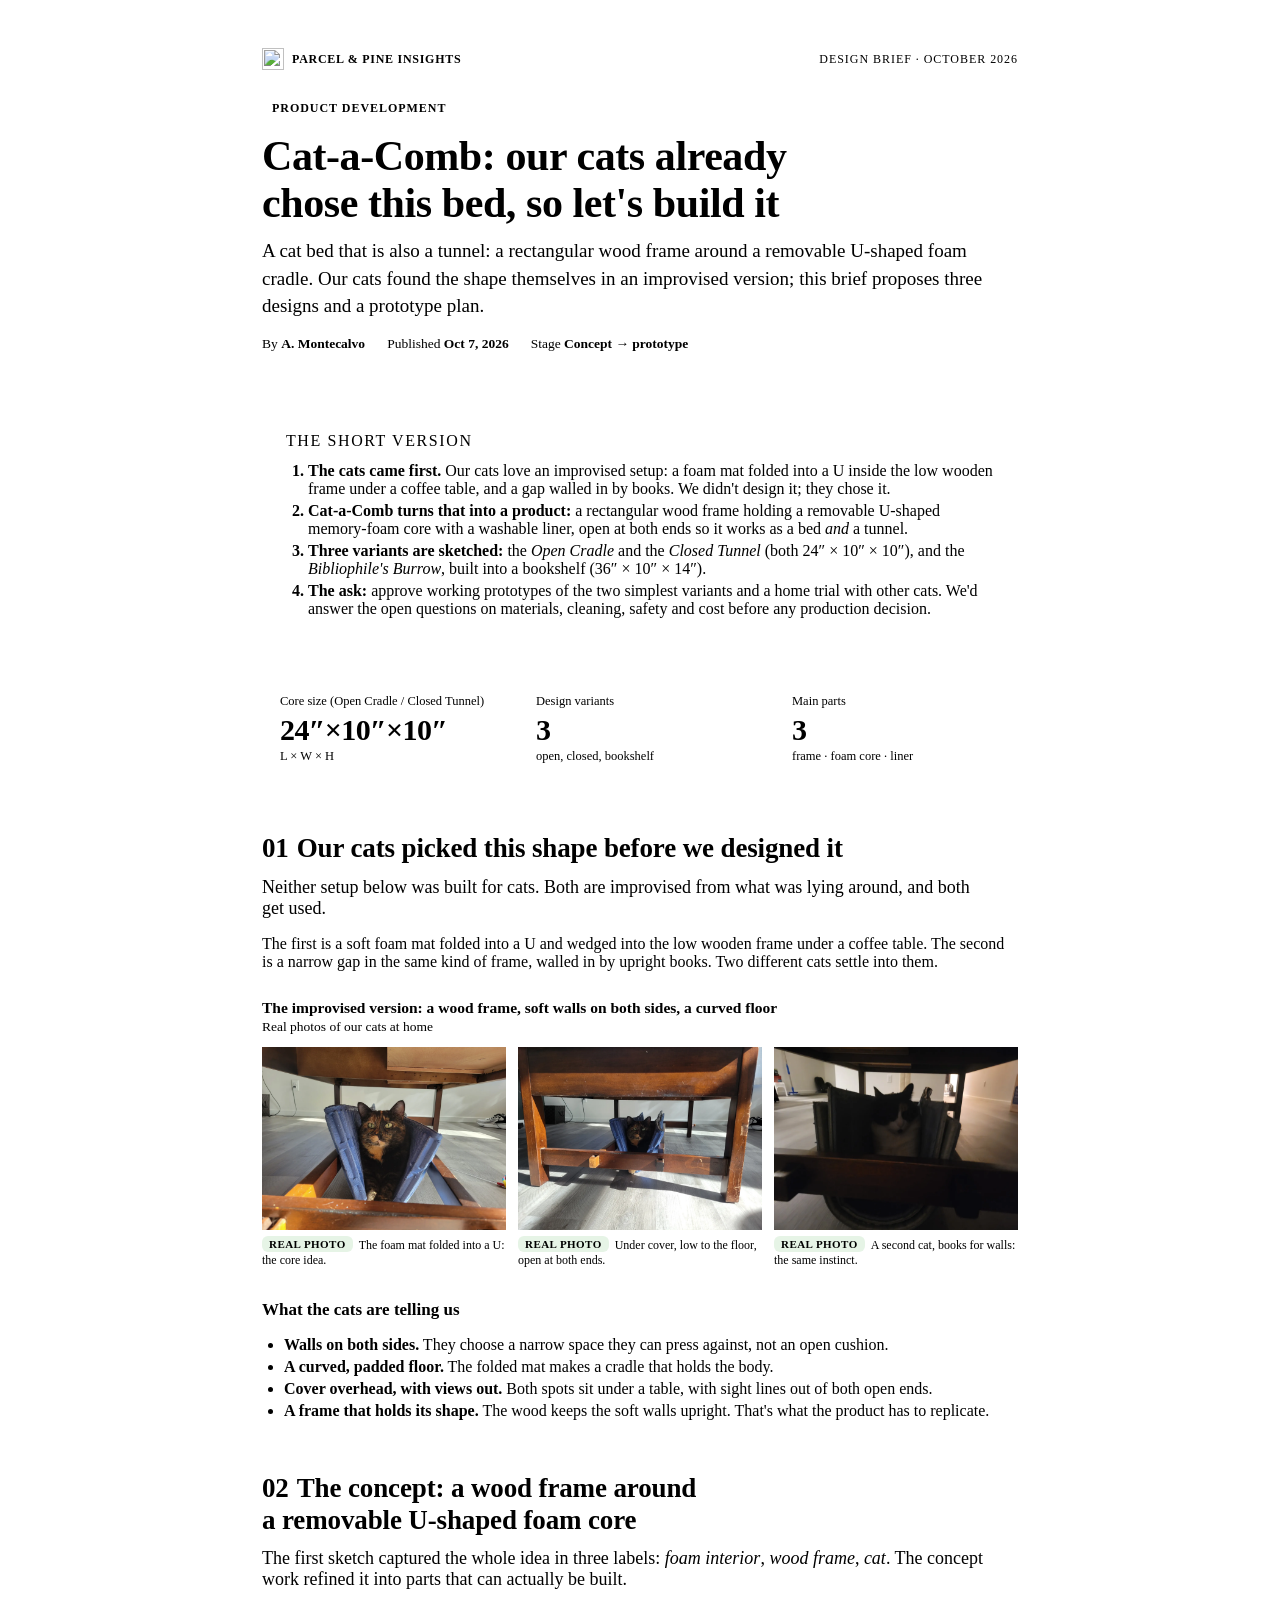
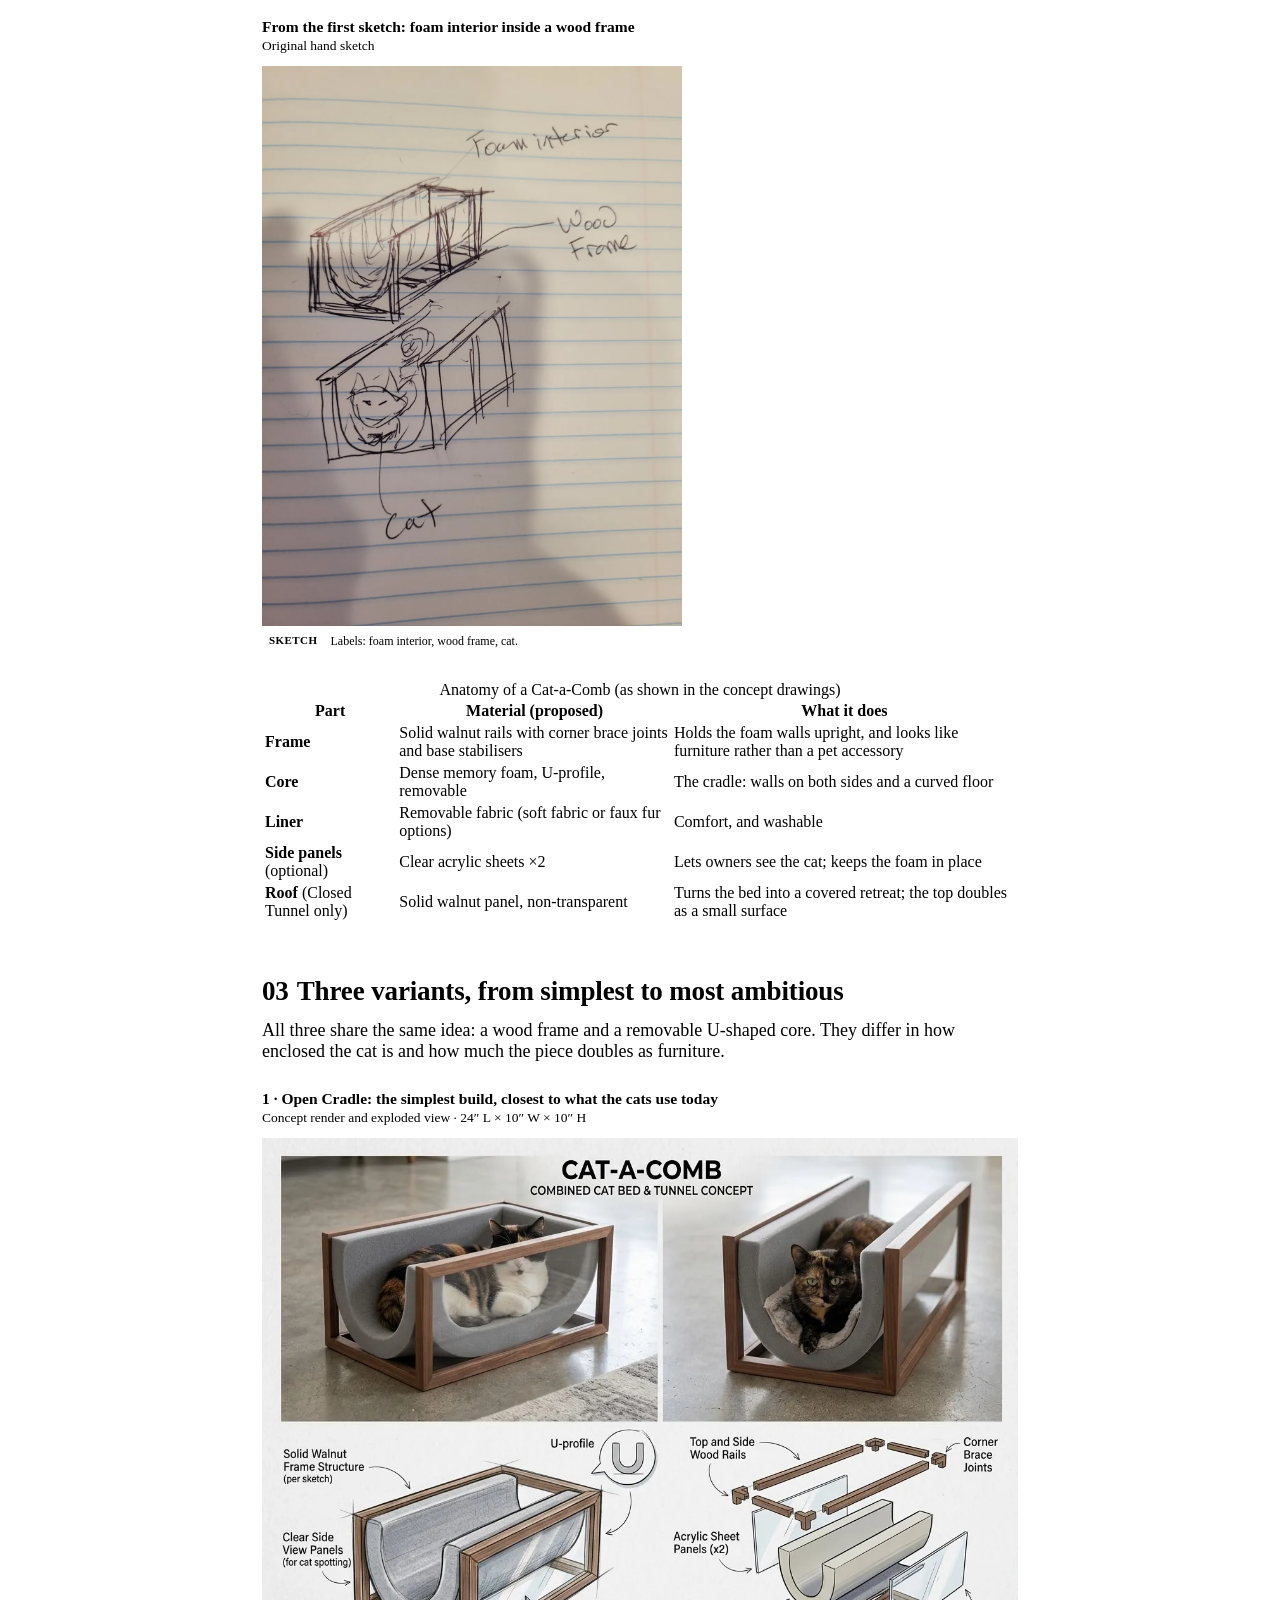
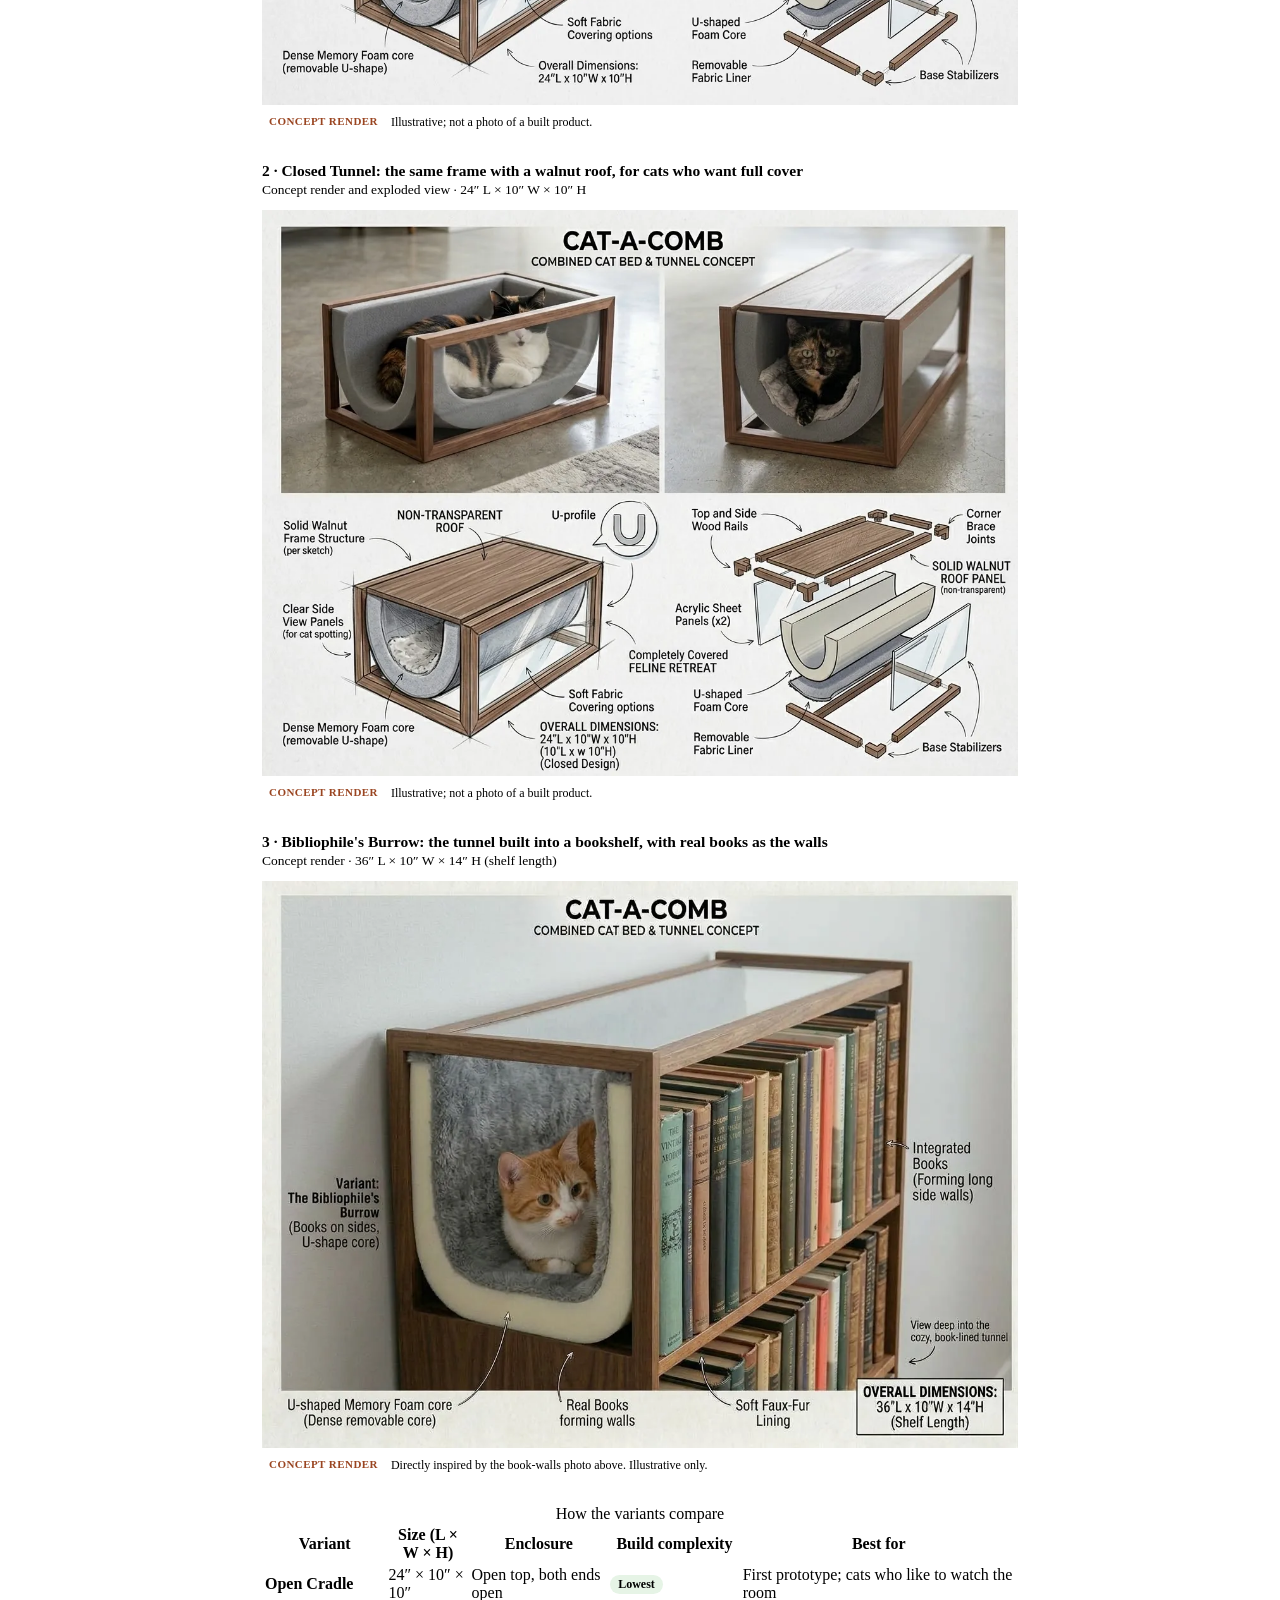
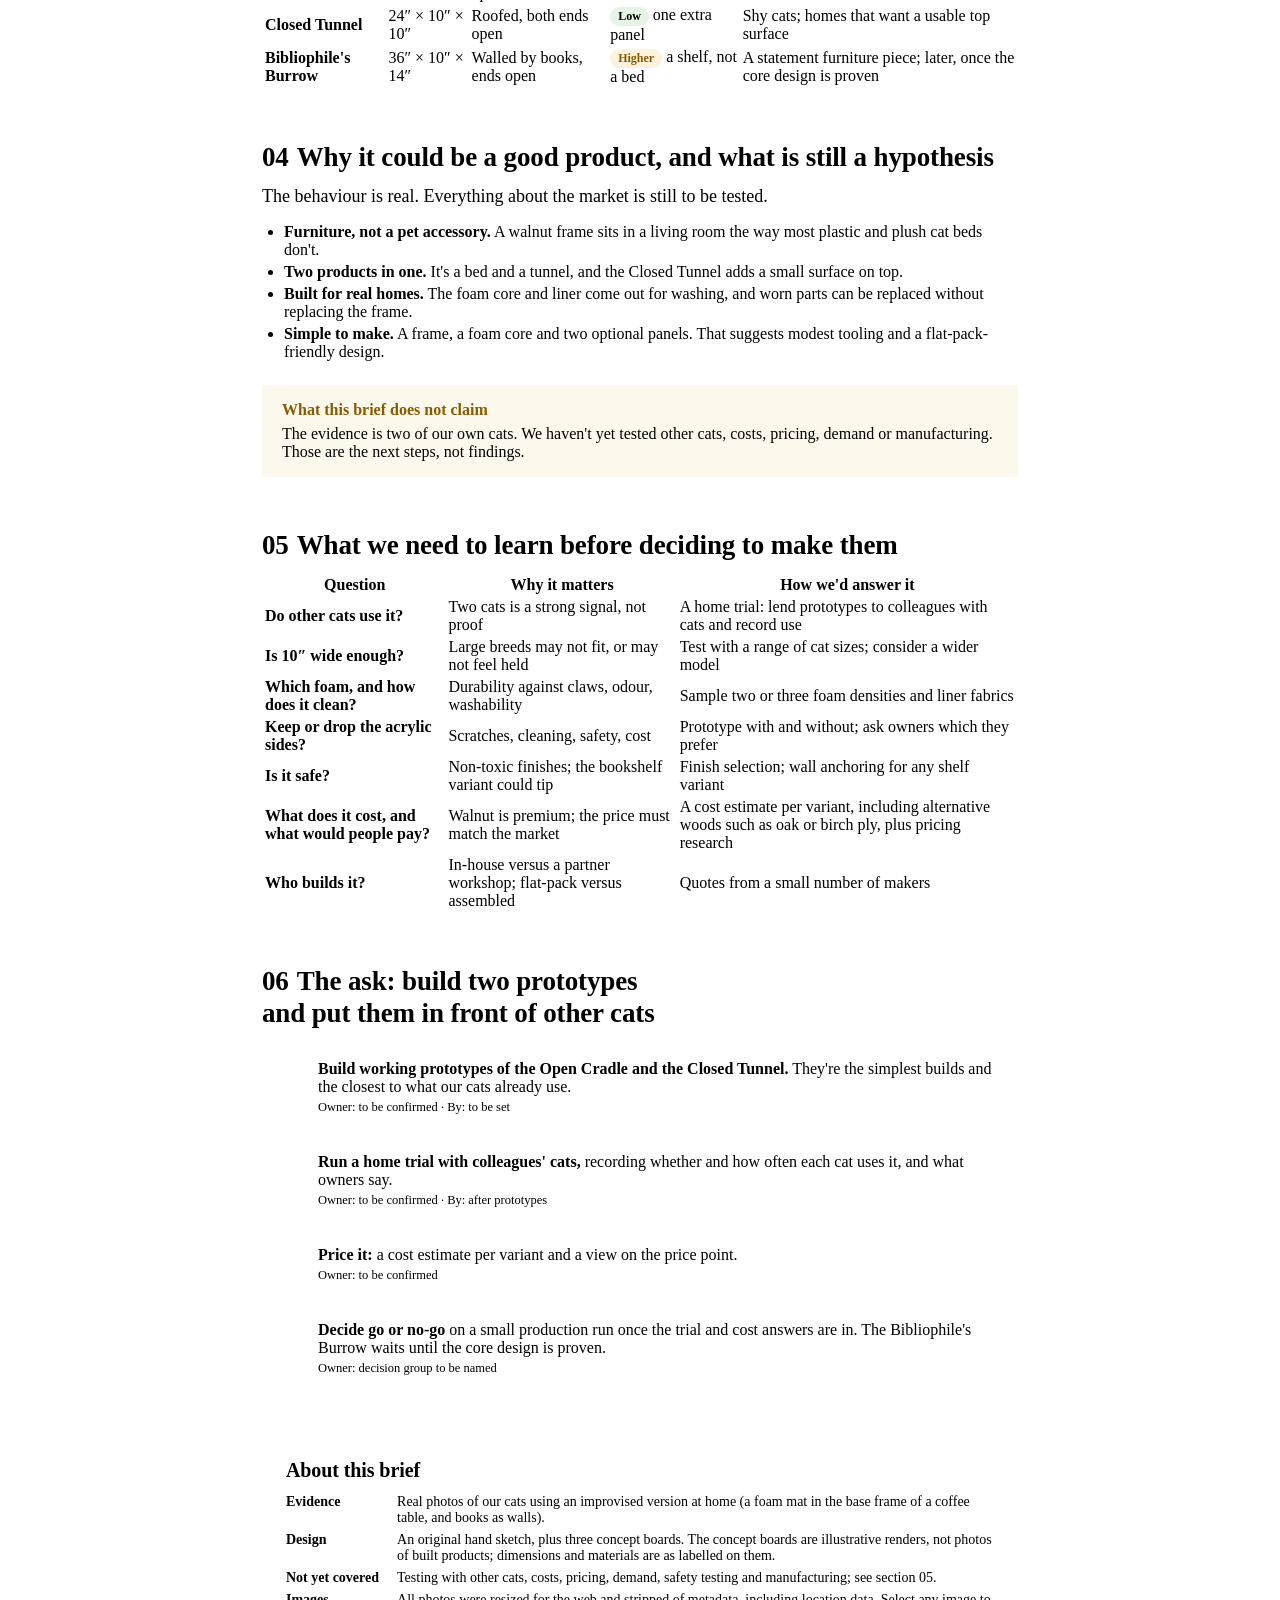
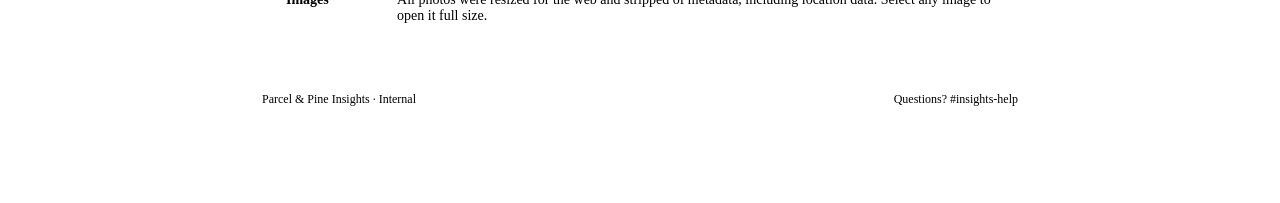
==== reports/cat-a-comb-design-brief/index.html @ e8d84dcb "Add Cat-a-Comb design brief and a Product Development area - reports/cat-a-comb-design-brief: articl" ====
<!doctype html>
<html lang="en">
<head>
  <meta charset="utf-8">
  <meta name="viewport" content="width=device-width, initial-scale=1">
  <title>Cat-a-Comb: our cats already chose this bed, so let's build it — Parcel &amp; Pine Insights</title>
  <link rel="icon" href="../../shared/brand/logo.svg">
  <link rel="stylesheet" href="../../shared/brand/report.css">
</head>
<body class="pp-report">
<main>
  <header class="pp-masthead">
    <div class="pp-brandline">
      <span class="pp-logo"><img src="../../shared/brand/logo.svg" alt="" width="22" height="22"> Parcel &amp; Pine Insights</span>
      <span>Design brief · October 2026</span>
    </div>
    <span class="pp-eyebrow">Product Development</span>
    <h1>Cat-a-Comb: our cats already chose this bed, so let's build it</h1>
    <p class="pp-subtitle">A cat bed that is also a tunnel: a rectangular wood frame around a removable U-shaped foam cradle. Our cats found the shape themselves in an improvised version; this brief proposes three designs and a prototype plan.</p>
    <div class="pp-byline">
      <span>By <b>A. Montecalvo</b></span>
      <span>Published <b>Oct 7, 2026</b></span>
      <span>Stage <b>Concept → prototype</b></span>
    </div>
  </header>

  <section class="pp-tldr" aria-label="Key points">
    <h2>The short version</h2>
    <ol>
      <li><strong>The cats came first.</strong> Our cats love an improvised setup: a foam mat folded into a U inside the low wooden frame under a coffee table, and a gap walled in by books. We didn't design it; they chose it.</li>
      <li><strong>Cat-a-Comb turns that into a product:</strong> a rectangular wood frame holding a removable U-shaped memory-foam core with a washable liner, open at both ends so it works as a bed <em>and</em> a tunnel.</li>
      <li><strong>Three variants are sketched:</strong> the <em>Open Cradle</em> and the <em>Closed Tunnel</em> (both 24″ × 10″ × 10″), and the <em>Bibliophile's Burrow</em>, built into a bookshelf (36″ × 10″ × 14″).</li>
      <li><strong>The ask:</strong> approve working prototypes of the two simplest variants and a home trial with other cats. We'd answer the open questions on materials, cleaning, safety and cost before any production decision.</li>
    </ol>
  </section>

  <div class="pp-kpis">
    <div class="pp-kpi"><div class="pp-kpi-label">Core size (Open Cradle / Closed Tunnel)</div><div class="pp-kpi-value">24″×10″×10″</div><div class="pp-kpi-delta">L × W × H</div></div>
    <div class="pp-kpi"><div class="pp-kpi-label">Design variants</div><div class="pp-kpi-value">3</div><div class="pp-kpi-delta">open, closed, bookshelf</div></div>
    <div class="pp-kpi"><div class="pp-kpi-label">Main parts</div><div class="pp-kpi-value">3</div><div class="pp-kpi-delta">frame · foam core · liner</div></div>
  </div>

  <h2><span class="pp-num">01</span>Our cats picked this shape before we designed it</h2>
  <p class="pp-lede">Neither setup below was built for cats. Both are improvised from what was lying around, and both get used.</p>
  <p>The first is a soft foam mat folded into a U and wedged into the low wooden frame under a coffee table. The second is a narrow gap in the same kind of frame, walled in by upright books. Two different cats settle into them.</p>

  <figure class="pp-figure">
    <p class="pp-fig-title">The improvised version: a wood frame, soft walls on both sides, a curved floor</p>
    <p class="pp-fig-sub">Real photos of our cats at home</p>
    <div class="pp-gallery">
      <figure>
        <a class="pp-img-link" href="assets/photo-foam-cradle-close.webp" title="Open full size"><img src="assets/photo-foam-cradle-close.webp" width="1600" height="1200" alt="A tortoiseshell cat lying in a blue foam mat folded into a U shape inside the low wooden frame under a coffee table, looking straight at the camera."></a>
        <figcaption><span class="pp-img-label real">Real photo</span>The foam mat folded into a U: the core idea.</figcaption>
      </figure>
      <figure>
        <a class="pp-img-link" href="assets/photo-foam-cradle-wide.webp" title="Open full size"><img src="assets/photo-foam-cradle-wide.webp" width="1600" height="1200" alt="Wider view of the same tortoiseshell cat in the blue U-shaped foam mat, sitting in the wooden base frame beneath a coffee table, framed by the table legs."></a>
        <figcaption><span class="pp-img-label real">Real photo</span>Under cover, low to the floor, open at both ends.</figcaption>
      </figure>
      <figure>
        <a class="pp-img-link" href="assets/photo-book-walls.webp" title="Open full size"><img src="assets/photo-book-walls.webp" width="1600" height="1200" alt="A black-and-white cat tucked between upright books standing in the wooden frame under a coffee table, so the books form walls on each side."></a>
        <figcaption><span class="pp-img-label real">Real photo</span>A second cat, books for walls: the same instinct.</figcaption>
      </figure>
    </div>
  </figure>

  <h3>What the cats are telling us</h3>
  <ul>
    <li><b>Walls on both sides.</b> They choose a narrow space they can press against, not an open cushion.</li>
    <li><b>A curved, padded floor.</b> The folded mat makes a cradle that holds the body.</li>
    <li><b>Cover overhead, with views out.</b> Both spots sit under a table, with sight lines out of both open ends.</li>
    <li><b>A frame that holds its shape.</b> The wood keeps the soft walls upright. That's what the product has to replicate.</li>
  </ul>

  <h2><span class="pp-num">02</span>The concept: a wood frame around a removable U-shaped foam core</h2>
  <p class="pp-lede">The first sketch captured the whole idea in three labels: <em>foam interior</em>, <em>wood frame</em>, <em>cat</em>. The concept work refined it into parts that can actually be built.</p>

  <figure class="pp-figure">
    <p class="pp-fig-title">From the first sketch: foam interior inside a wood frame</p>
    <p class="pp-fig-sub">Original hand sketch</p>
    <div class="pp-gallery" style="grid-template-columns: minmax(0, 420px)">
      <figure>
        <a class="pp-img-link" href="assets/sketch-original.webp" title="Open full size"><img src="assets/sketch-original.webp" width="1200" height="1600" alt="Hand-drawn pen sketch on lined paper: a long rectangular wood frame with a U-shaped foam interior, labelled 'Foam interior' and 'Wood frame', and a second view showing a cat inside the tunnel, labelled 'Cat'."></a>
        <figcaption><span class="pp-img-label sketch">Sketch</span>Labels: foam interior, wood frame, cat.</figcaption>
      </figure>
    </div>
  </figure>

  <div class="pp-table-wrap">
    <table class="pp-table">
      <caption>Anatomy of a Cat-a-Comb (as shown in the concept drawings)</caption>
      <thead><tr><th>Part</th><th>Material (proposed)</th><th>What it does</th></tr></thead>
      <tbody>
        <tr><td><b>Frame</b></td><td>Solid walnut rails with corner brace joints and base stabilisers</td><td>Holds the foam walls upright, and looks like furniture rather than a pet accessory</td></tr>
        <tr><td><b>Core</b></td><td>Dense memory foam, U-profile, removable</td><td>The cradle: walls on both sides and a curved floor</td></tr>
        <tr><td><b>Liner</b></td><td>Removable fabric (soft fabric or faux fur options)</td><td>Comfort, and washable</td></tr>
        <tr><td><b>Side panels</b> <span style="color:var(--ink-3)">(optional)</span></td><td>Clear acrylic sheets ×2</td><td>Lets owners see the cat; keeps the foam in place</td></tr>
        <tr><td><b>Roof</b> <span style="color:var(--ink-3)">(Closed Tunnel only)</span></td><td>Solid walnut panel, non-transparent</td><td>Turns the bed into a covered retreat; the top doubles as a small surface</td></tr>
      </tbody>
    </table>
  </div>

  <h2><span class="pp-num">03</span>Three variants, from simplest to most ambitious</h2>
  <p class="pp-lede">All three share the same idea: a wood frame and a removable U-shaped core. They differ in how enclosed the cat is and how much the piece doubles as furniture.</p>

  <figure class="pp-figure">
    <p class="pp-fig-title">1 · Open Cradle: the simplest build, closest to what the cats use today</p>
    <p class="pp-fig-sub">Concept render and exploded view · 24″ L × 10″ W × 10″ H</p>
    <a class="pp-img-link" href="assets/concept-open-cradle.webp" title="Open full size"><img src="assets/concept-open-cradle.webp" width="1195" height="896" alt="Concept board for the Open Cradle variant: renders of cats lying in a grey U-shaped foam cradle inside an open walnut frame with clear side panels, plus labelled sketches of a solid walnut frame, dense memory foam core (removable U-shape), clear side view panels, soft fabric covering options, and an exploded view of wood rails, corner brace joints, acrylic panels, U-shaped foam core, removable fabric liner and base stabilisers. Overall dimensions 24 by 10 by 10 inches."></a>
    <figcaption><span class="pp-img-label concept">Concept render</span>Illustrative; not a photo of a built product.</figcaption>
  </figure>

  <figure class="pp-figure">
    <p class="pp-fig-title">2 · Closed Tunnel: the same frame with a walnut roof, for cats who want full cover</p>
    <p class="pp-fig-sub">Concept render and exploded view · 24″ L × 10″ W × 10″ H</p>
    <a class="pp-img-link" href="assets/concept-closed-tunnel.webp" title="Open full size"><img src="assets/concept-closed-tunnel.webp" width="1195" height="896" alt="Concept board for the Closed Tunnel variant: renders of a cat inside a grey U-shaped foam tunnel within a walnut frame topped by a solid walnut roof, plus labelled sketches showing a non-transparent roof, U-profile foam core, clear side view panels, and an exploded view with a solid walnut roof panel, wood rails, corner brace joints, acrylic panels, foam core, removable liner and base stabilisers. Labelled as a completely covered feline retreat, 24 by 10 by 10 inches."></a>
    <figcaption><span class="pp-img-label concept">Concept render</span>Illustrative; not a photo of a built product.</figcaption>
  </figure>

  <figure class="pp-figure">
    <p class="pp-fig-title">3 · Bibliophile's Burrow: the tunnel built into a bookshelf, with real books as the walls</p>
    <p class="pp-fig-sub">Concept render · 36″ L × 10″ W × 14″ H (shelf length)</p>
    <a class="pp-img-link" href="assets/concept-bibliophiles-burrow.webp" title="Open full size"><img src="assets/concept-bibliophiles-burrow.webp" width="1195" height="896" alt="Concept render of the Bibliophile's Burrow variant: a walnut bookshelf with a U-shaped memory foam core lined with soft faux fur at one end, where a ginger-and-white cat sits, and rows of real books forming the long side walls of the tunnel. Labelled 36 inches long, 10 wide and 14 high."></a>
    <figcaption><span class="pp-img-label concept">Concept render</span>Directly inspired by the book-walls photo above. Illustrative only.</figcaption>
  </figure>

  <div class="pp-table-wrap">
    <table class="pp-table">
      <caption>How the variants compare</caption>
      <thead><tr><th>Variant</th><th>Size (L × W × H)</th><th>Enclosure</th><th>Build complexity</th><th>Best for</th></tr></thead>
      <tbody>
        <tr><td><b>Open Cradle</b></td><td>24″ × 10″ × 10″</td><td>Open top, both ends open</td><td><span class="pp-badge good">Lowest</span></td><td>First prototype; cats who like to watch the room</td></tr>
        <tr><td><b>Closed Tunnel</b></td><td>24″ × 10″ × 10″</td><td>Roofed, both ends open</td><td><span class="pp-badge good">Low</span> one extra panel</td><td>Shy cats; homes that want a usable top surface</td></tr>
        <tr><td><b>Bibliophile's Burrow</b></td><td>36″ × 10″ × 14″</td><td>Walled by books, ends open</td><td><span class="pp-badge warn">Higher</span> a shelf, not a bed</td><td>A statement furniture piece; later, once the core design is proven</td></tr>
      </tbody>
    </table>
  </div>

  <h2><span class="pp-num">04</span>Why it could be a good product, and what is still a hypothesis</h2>
  <p class="pp-lede">The behaviour is real. Everything about the market is still to be tested.</p>
  <ul>
    <li><b>Furniture, not a pet accessory.</b> A walnut frame sits in a living room the way most plastic and plush cat beds don't.</li>
    <li><b>Two products in one.</b> It's a bed and a tunnel, and the Closed Tunnel adds a small surface on top.</li>
    <li><b>Built for real homes.</b> The foam core and liner come out for washing, and worn parts can be replaced without replacing the frame.</li>
    <li><b>Simple to make.</b> A frame, a foam core and two optional panels. That suggests modest tooling and a flat-pack-friendly design.</li>
  </ul>
  <div class="pp-callout caveat"><div class="pp-callout-title">What this brief does not claim</div>
    <p>The evidence is two of our own cats. We haven't yet tested other cats, costs, pricing, demand or manufacturing. Those are the next steps, not findings.</p></div>

  <h2><span class="pp-num">05</span>What we need to learn before deciding to make them</h2>
  <div class="pp-table-wrap">
    <table class="pp-table">
      <thead><tr><th>Question</th><th>Why it matters</th><th>How we'd answer it</th></tr></thead>
      <tbody>
        <tr><td><b>Do other cats use it?</b></td><td>Two cats is a strong signal, not proof</td><td>A home trial: lend prototypes to colleagues with cats and record use</td></tr>
        <tr><td><b>Is 10″ wide enough?</b></td><td>Large breeds may not fit, or may not feel held</td><td>Test with a range of cat sizes; consider a wider model</td></tr>
        <tr><td><b>Which foam, and how does it clean?</b></td><td>Durability against claws, odour, washability</td><td>Sample two or three foam densities and liner fabrics</td></tr>
        <tr><td><b>Keep or drop the acrylic sides?</b></td><td>Scratches, cleaning, safety, cost</td><td>Prototype with and without; ask owners which they prefer</td></tr>
        <tr><td><b>Is it safe?</b></td><td>Non-toxic finishes; the bookshelf variant could tip</td><td>Finish selection; wall anchoring for any shelf variant</td></tr>
        <tr><td><b>What does it cost, and what would people pay?</b></td><td>Walnut is premium; the price must match the market</td><td>A cost estimate per variant, including alternative woods such as oak or birch ply, plus pricing research</td></tr>
        <tr><td><b>Who builds it?</b></td><td>In-house versus a partner workshop; flat-pack versus assembled</td><td>Quotes from a small number of makers</td></tr>
      </tbody>
    </table>
  </div>

  <h2><span class="pp-num">06</span>The ask: build two prototypes and put them in front of other cats</h2>
  <ol class="pp-recs">
    <li><strong>Build working prototypes of the Open Cradle and the Closed Tunnel.</strong> They're the simplest builds and the closest to what our cats already use. <span class="pp-owner">Owner: to be confirmed · By: to be set</span></li>
    <li><strong>Run a home trial with colleagues' cats,</strong> recording whether and how often each cat uses it, and what owners say. <span class="pp-owner">Owner: to be confirmed · By: after prototypes</span></li>
    <li><strong>Price it:</strong> a cost estimate per variant and a view on the price point. <span class="pp-owner">Owner: to be confirmed</span></li>
    <li><strong>Decide go or no-go</strong> on a small production run once the trial and cost answers are in. The Bibliophile's Burrow waits until the core design is proven. <span class="pp-owner">Owner: decision group to be named</span></li>
  </ol>

  <section class="pp-method">
    <h2>About this brief</h2>
    <dl>
      <dt>Evidence</dt><dd>Real photos of our cats using an improvised version at home (a foam mat in the base frame of a coffee table, and books as walls).</dd>
      <dt>Design</dt><dd>An original hand sketch, plus three concept boards. The concept boards are illustrative renders, not photos of built products; dimensions and materials are as labelled on them.</dd>
      <dt>Not yet covered</dt><dd>Testing with other cats, costs, pricing, demand, safety testing and manufacturing; see section 05.</dd>
      <dt>Images</dt><dd>All photos were resized for the web and stripped of metadata, including location data. Select any image to open it full size.</dd>
    </dl>
  </section>

  <footer class="pp-footer"><span>Parcel &amp; Pine Insights · Internal</span><span>Questions? #insights-help</span></footer>
</main>
<script src="../../shared/brand/charts.js"></script>
</body>
</html>
---- shared/brand/report.css ----
/*
 * Parcel & Pine Insights — report stylesheet
 * Link from every report:  <link rel="stylesheet" href="../../shared/brand/report.css">
 * Reports are light, print-first documents. Structure reference: shared/templates/report-starter.
 */
@import url("tokens.css");
@import url("charts.css");

*, *::before, *::after { box-sizing: border-box; }

html { -webkit-text-size-adjust: 100%; }
body.pp-report {
  margin: 0;
  background: var(--surface-page);
  color: var(--ink-1);
  font: 16px/1.6 var(--font-sans);
  font-feature-settings: "cv11", "ss01";
}

.pp-report main,
.pp-doc {
  max-width: 820px;
  margin: 0 auto;
  padding: 48px 32px 96px;
  background: var(--surface-1);
  min-height: 100vh;
  box-shadow: 0 0 0 1px var(--line);
}

/* ---------- Masthead ---------- */
.pp-masthead { border-bottom: 1px solid var(--line); padding-bottom: 28px; margin-bottom: 32px; }
.pp-brandline {
  display: flex; align-items: center; justify-content: space-between; gap: 12px;
  font-size: 12px; letter-spacing: .08em; text-transform: uppercase; color: var(--ink-3);
  margin-bottom: 28px;
}
.pp-brandline .pp-logo { display: inline-flex; align-items: center; gap: 8px; color: var(--brand-pine); font-weight: 700; letter-spacing: .06em; }
.pp-brandline .pp-logo svg { width: 22px; height: 22px; }
.pp-eyebrow {
  display: inline-block; font-size: 12px; font-weight: 600; letter-spacing: .08em; text-transform: uppercase;
  color: var(--brand-pine); background: var(--brand-pine-100); padding: 3px 10px; border-radius: 999px;
}
.pp-masthead h1 {
  font-family: var(--font-display); font-weight: 600; font-size: clamp(30px, 4.4vw, 42px);
  line-height: 1.12; letter-spacing: -.01em; margin: 14px 0 10px; text-wrap: balance;
}
.pp-subtitle { font-size: 19px; line-height: 1.45; color: var(--ink-2); margin: 0 0 20px; text-wrap: pretty; }
.pp-byline { display: flex; flex-wrap: wrap; gap: 6px 22px; font-size: 13.5px; color: var(--ink-2); }
.pp-byline b { color: var(--ink-1); font-weight: 600; }

/* ---------- Summary box ---------- */
.pp-tldr {
  background: var(--brand-sand); border-left: 4px solid var(--brand-pine);
  border-radius: 0 var(--radius-m) var(--radius-m) 0; padding: 20px 24px; margin: 0 0 36px;
}
.pp-report .pp-tldr h2, .pp-tldr h2 { font: 700 12px/1 var(--font-sans); letter-spacing: .1em; text-transform: uppercase; color: var(--brand-pine); margin: 0 0 12px; }
.pp-tldr ol, .pp-tldr ul { margin: 0; padding-left: 20px; }
.pp-tldr li { margin: 6px 0; }
.pp-tldr li::marker { color: var(--brand-pine); font-weight: 700; }

/* ---------- Body ---------- */
.pp-report h2 {
  font-family: var(--font-display); font-weight: 600; font-size: 27px; line-height: 1.2;
  margin: 52px 0 12px; letter-spacing: -.005em; text-wrap: balance;
}
.pp-report h2 .pp-num { color: var(--brand-clay); margin-right: 8px; font-variant-numeric: tabular-nums; }
.pp-report h3 { font-size: 17px; font-weight: 650; margin: 30px 0 8px; }
.pp-report p { margin: 0 0 16px; text-wrap: pretty; }
.pp-report a { color: var(--brand-pine); text-underline-offset: 3px; }
.pp-report strong { font-weight: 650; }
.pp-lede { font-size: 18px; color: var(--ink-1); }
.pp-report ul, .pp-report ol { padding-left: 22px; }
.pp-report li { margin: 4px 0; }
.pp-report hr { border: 0; border-top: 1px solid var(--line); margin: 40px 0; }

/* ---------- KPI tiles ---------- */
.pp-kpis { display: grid; grid-template-columns: repeat(auto-fit, minmax(170px, 1fr)); gap: 12px; margin: 24px 0 32px; }
.pp-kpi { border: 1px solid var(--line); border-radius: var(--radius-m); padding: 16px 18px; background: var(--surface-1); }
.pp-kpi .pp-kpi-label { font-size: 12.5px; color: var(--ink-2); font-weight: 500; }
.pp-kpi .pp-kpi-value { font-size: 30px; font-weight: 700; letter-spacing: -.02em; line-height: 1.15; margin: 4px 0 2px; }
.pp-kpi .pp-kpi-delta { font-size: 12.5px; color: var(--ink-2); }
.pp-kpi .pp-kpi-delta.up { color: var(--good-text); }
.pp-kpi .pp-kpi-delta.down { color: var(--critical); }
.pp-kpi .pp-kpi-delta.up::before { content: "▲ "; font-size: 10px; }
.pp-kpi .pp-kpi-delta.down::before { content: "▼ "; font-size: 10px; }
/* Arrow = direction; colour = good/bad. Add .bad or .good when they disagree (e.g. a rising error rate). */
.pp-kpi .pp-kpi-delta.up.bad { color: var(--critical); }
.pp-kpi .pp-kpi-delta.down.good { color: var(--good-text); }

/* ---------- Figures & charts ---------- */
.pp-figure { margin: 28px 0 32px; break-inside: avoid; }
.pp-figure .pp-fig-title { font-weight: 650; font-size: 15.5px; margin: 0 0 2px; }
.pp-figure .pp-fig-sub { font-size: 13.5px; color: var(--ink-2); margin: 0 0 12px; }
.pp-figure figcaption, .pp-figure .pp-fig-source { font-size: 12px; color: var(--ink-3); margin-top: 8px; }
/* ---------- Image figures ---------- */
.pp-figure img { display: block; width: 100%; height: auto; border-radius: var(--radius-m); border: 1px solid var(--line); background: var(--surface-2); }
.pp-figure a.pp-img-link { display: block; cursor: zoom-in; }
.pp-gallery { display: grid; grid-template-columns: repeat(auto-fit, minmax(220px, 1fr)); gap: 12px; margin: 0; }
.pp-gallery figure { margin: 0; }
.pp-gallery figcaption { margin-top: 6px; }
.pp-img-label { display: inline-block; font-size: 11px; font-weight: 650; letter-spacing: .04em; text-transform: uppercase; padding: 2px 7px; border-radius: 6px; margin-right: 6px; vertical-align: 1px; }
.pp-img-label.real { background: #e6f4e6; color: var(--good-text); }
.pp-img-label.sketch { background: var(--surface-2); color: var(--ink-2); }
.pp-img-label.concept { background: var(--brand-clay-100); color: #9a4521; }

/* ---------- Callouts ---------- */
.pp-callout { border: 1px solid var(--line); border-radius: var(--radius-m); padding: 16px 20px; margin: 24px 0; background: var(--surface-1); break-inside: avoid; }
.pp-callout > :last-child { margin-bottom: 0; }
.pp-callout .pp-callout-title { font-weight: 650; margin-bottom: 6px; display: flex; gap: 8px; align-items: center; }
.pp-callout.recommendation { border-color: #b9d6c9; background: #f1f7f4; }
.pp-callout.recommendation .pp-callout-title { color: var(--brand-pine); }
.pp-callout.caveat { border-color: #f0d9a8; background: #fdf8ec; }
.pp-callout.caveat .pp-callout-title { color: #8a5a00; }
.pp-callout.insight { border-color: #f0cdbd; background: #fcf3ee; }
.pp-callout.insight .pp-callout-title { color: #9a4521; }
.pp-quote { font-family: var(--font-display); font-size: 21px; line-height: 1.4; border-left: 3px solid var(--brand-clay); margin: 24px 0; padding: 4px 0 4px 20px; color: var(--ink-1); }
.pp-quote cite { display: block; font: 13px var(--font-sans); color: var(--ink-3); margin-top: 8px; font-style: normal; }

/* ---------- Recommendations list ---------- */
.pp-recs { counter-reset: rec; list-style: none; padding: 0 !important; }
.pp-recs > li { counter-increment: rec; position: relative; padding: 14px 16px 14px 56px; border: 1px solid var(--line); border-radius: var(--radius-m); margin: 10px 0 !important; break-inside: avoid; }
.pp-recs > li::before { content: counter(rec); position: absolute; left: 16px; top: 14px; width: 26px; height: 26px; border-radius: 50%; background: var(--brand-pine); color: #fff; font-weight: 700; font-size: 13px; display: grid; place-items: center; }
.pp-recs .pp-owner { font-size: 12.5px; color: var(--ink-3); display: block; margin-top: 4px; }

/* ---------- Methodology / appendix ---------- */
.pp-method { background: var(--surface-2); border-radius: var(--radius-m); padding: 20px 24px; margin-top: 48px; font-size: 14px; color: var(--ink-2); }
.pp-method h2 { font-size: 20px !important; margin-top: 0 !important; color: var(--ink-1); }
.pp-method dl { display: grid; grid-template-columns: max-content 1fr; gap: 6px 18px; margin: 0; }
.pp-method dt { font-weight: 600; color: var(--ink-1); }
.pp-method dd { margin: 0; }
.pp-footnotes { font-size: 12.5px; color: var(--ink-3); border-top: 1px solid var(--line); margin-top: 40px; padding-top: 12px; }
.pp-footer { margin-top: 48px; font-size: 12px; color: var(--ink-3); display: flex; justify-content: space-between; gap: 16px; flex-wrap: wrap; }

/* ---------- Tags ---------- */
.pp-tag { display: inline-block; font-size: 12px; padding: 2px 8px; border-radius: 999px; background: var(--surface-2); color: var(--ink-2); margin: 0 4px 4px 0; }
.pp-badge { display: inline-flex; align-items: center; gap: 5px; font-size: 12px; font-weight: 600; padding: 2px 8px; border-radius: 999px; }
.pp-badge.good { background: #e6f4e6; color: var(--good-text); }
.pp-badge.warn { background: #fdf3dc; color: #8a5a00; }
.pp-badge.bad { background: #fbe6e6; color: #a32626; }

/* ---------- Embedded in the Hub viewer ---------- */
html.pp-embedded body.pp-report { background: var(--surface-1); }
html.pp-embedded .pp-report main { box-shadow: none; }

@media (max-width: 640px) {
  .pp-report main, .pp-doc { padding: 28px 16px 64px; }
  .pp-method dl { grid-template-columns: 1fr; }
  .pp-recs > li { padding-left: 50px; }
}

/* ---------- Print ---------- */
@page { size: A4; margin: 16mm 14mm 18mm; }
@media print {
  body.pp-report { background: #fff; font-size: 11pt; }
  .pp-report main, .pp-doc { box-shadow: none; padding: 0; max-width: none; min-height: 0; }
  .pp-report h2 { break-after: avoid; margin-top: 28pt; }
  .pp-report h3 { break-after: avoid; }
  .pp-figure, .pp-kpis, .pp-callout, table.pp-table, .pp-tldr { break-inside: avoid; }
  .pp-chart-table, .pp-chart-tip, .pp-chart-tools, .pp-no-print { display: none !important; }
  a { color: inherit; text-decoration: none; }
  .pp-masthead { padding-bottom: 14pt; margin-bottom: 18pt; }
}
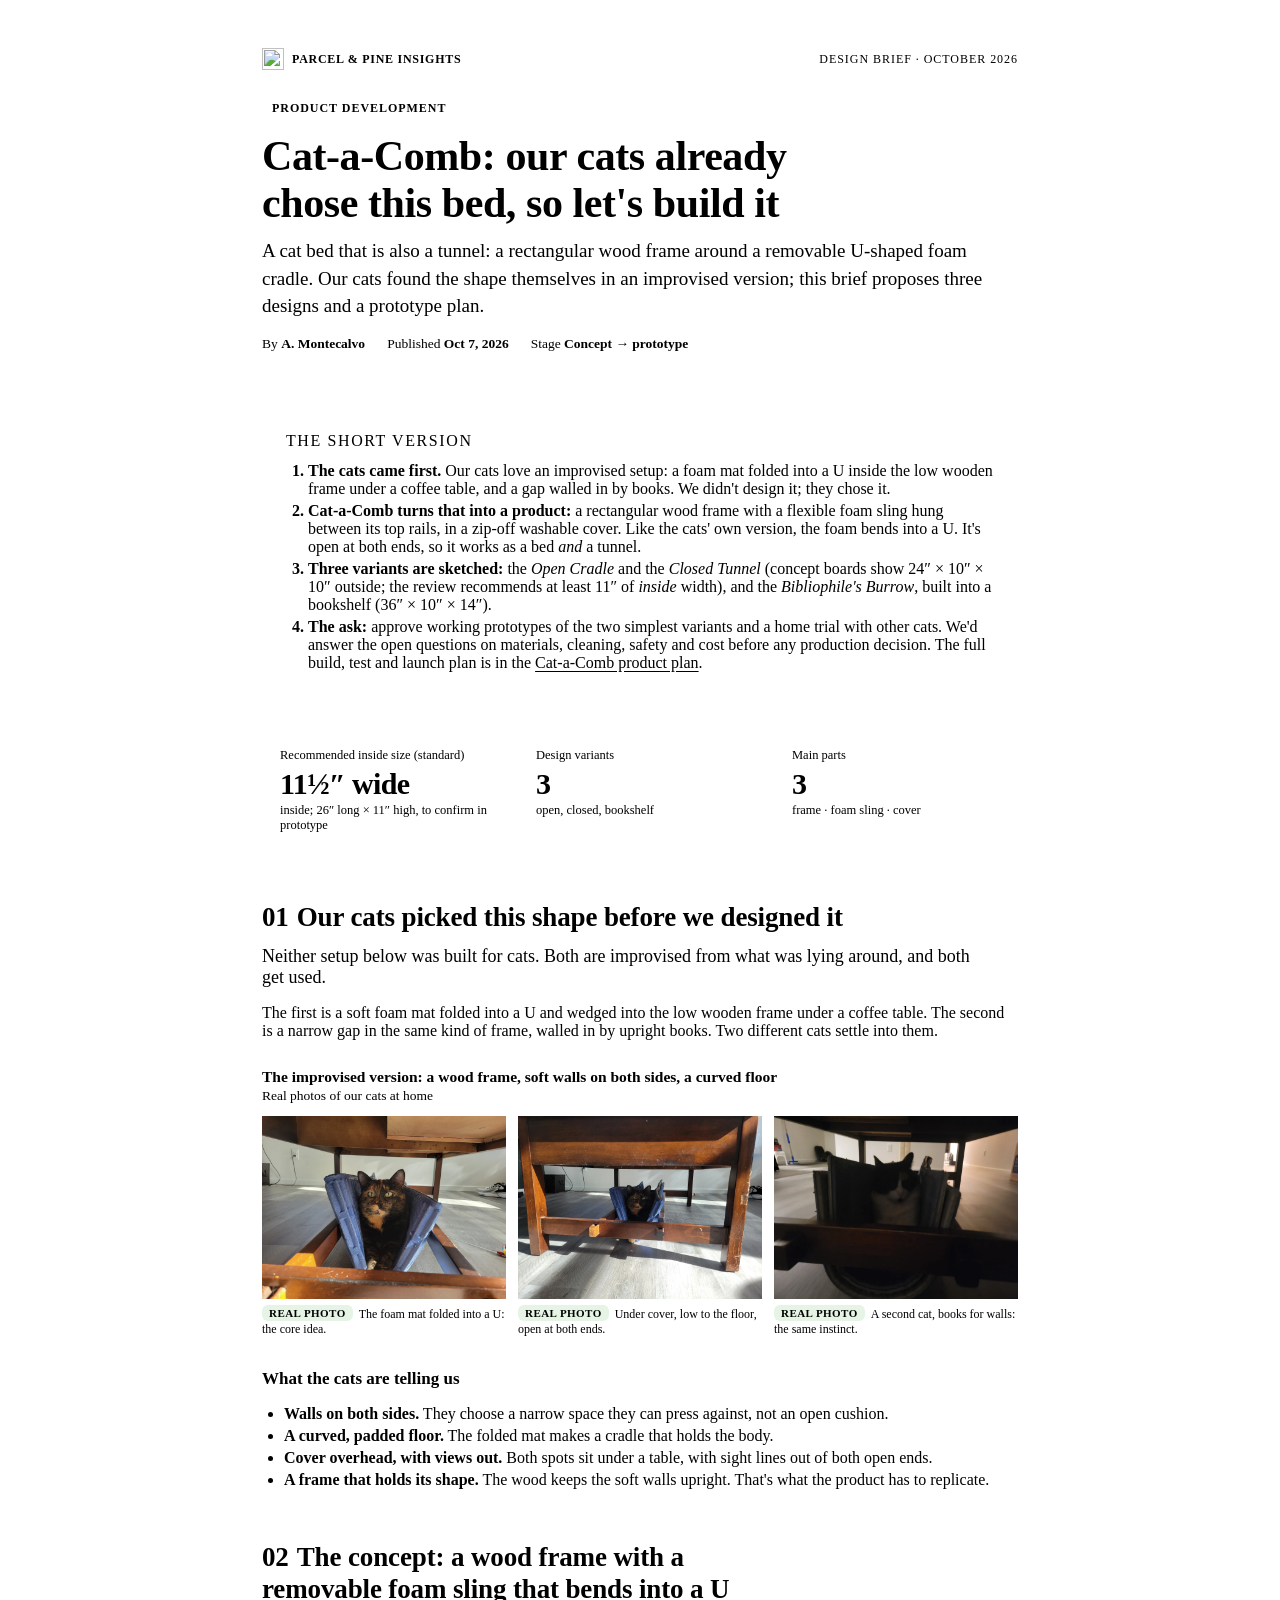
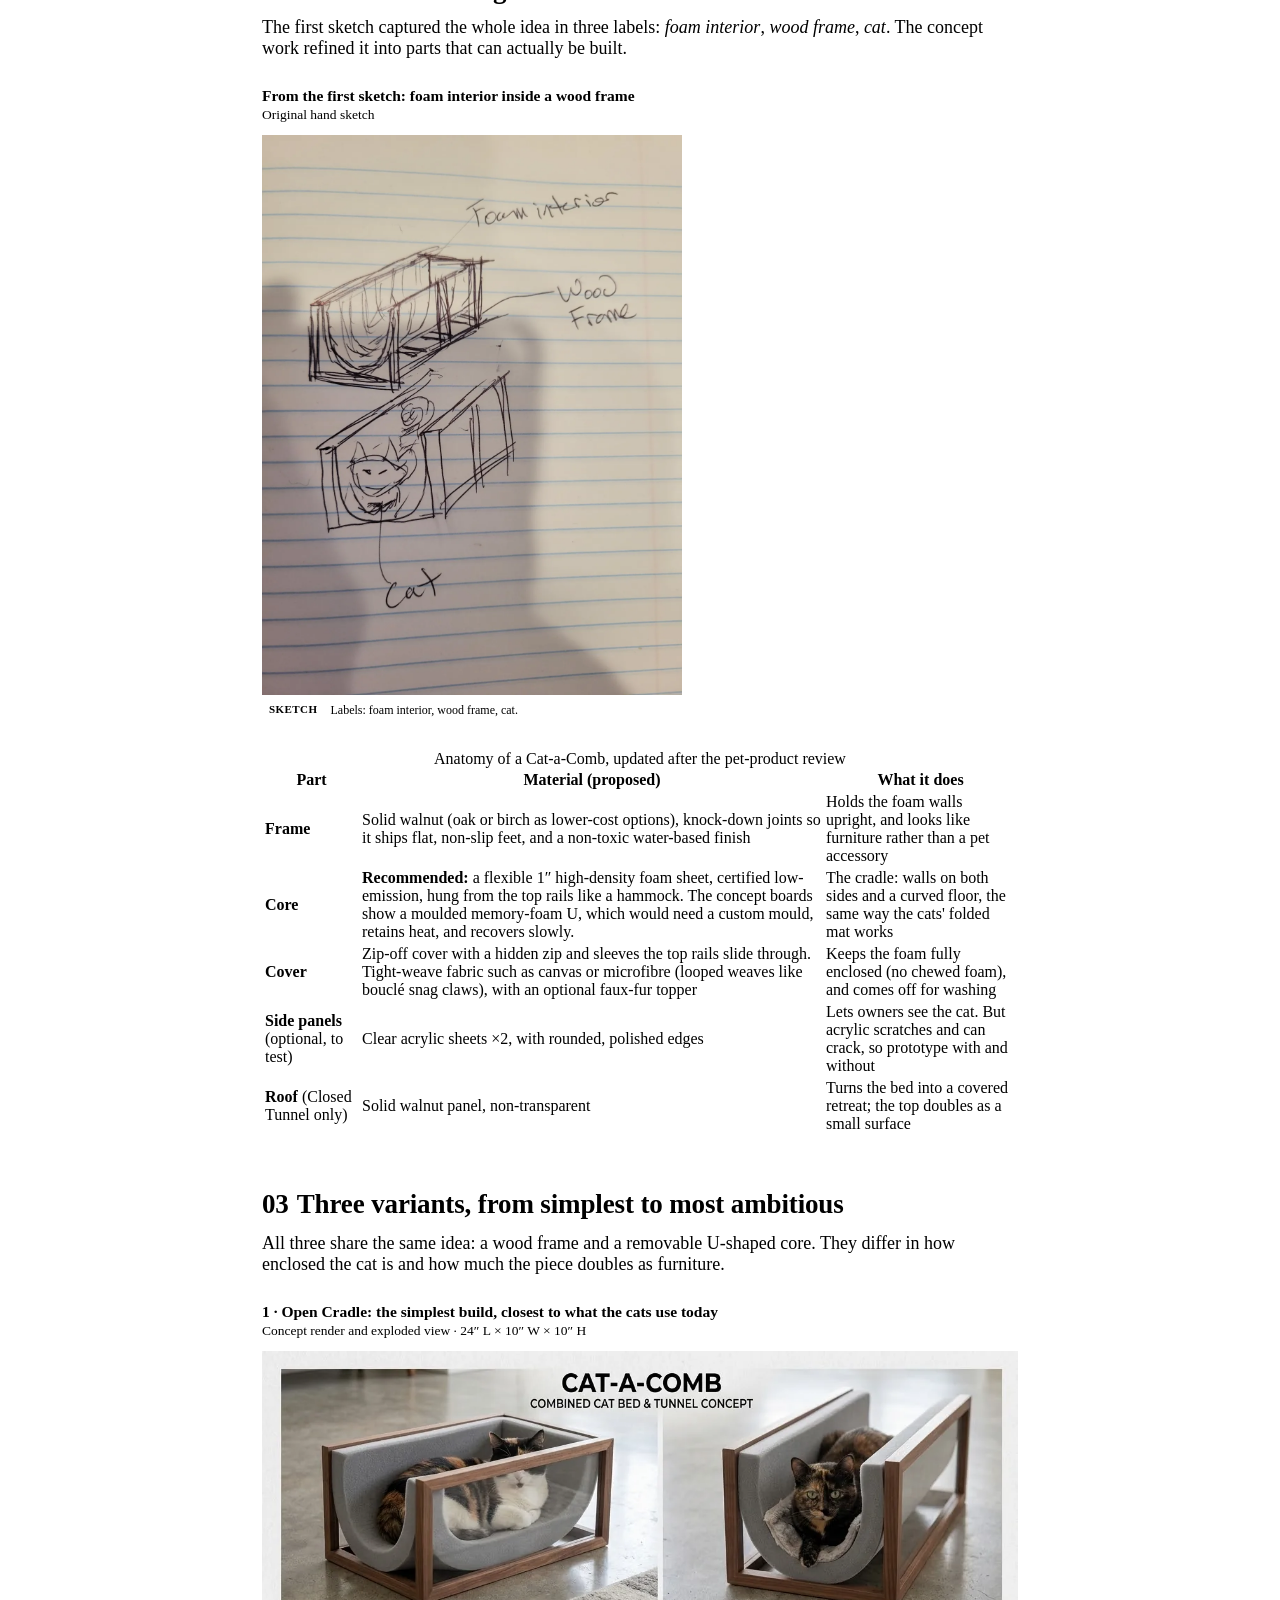
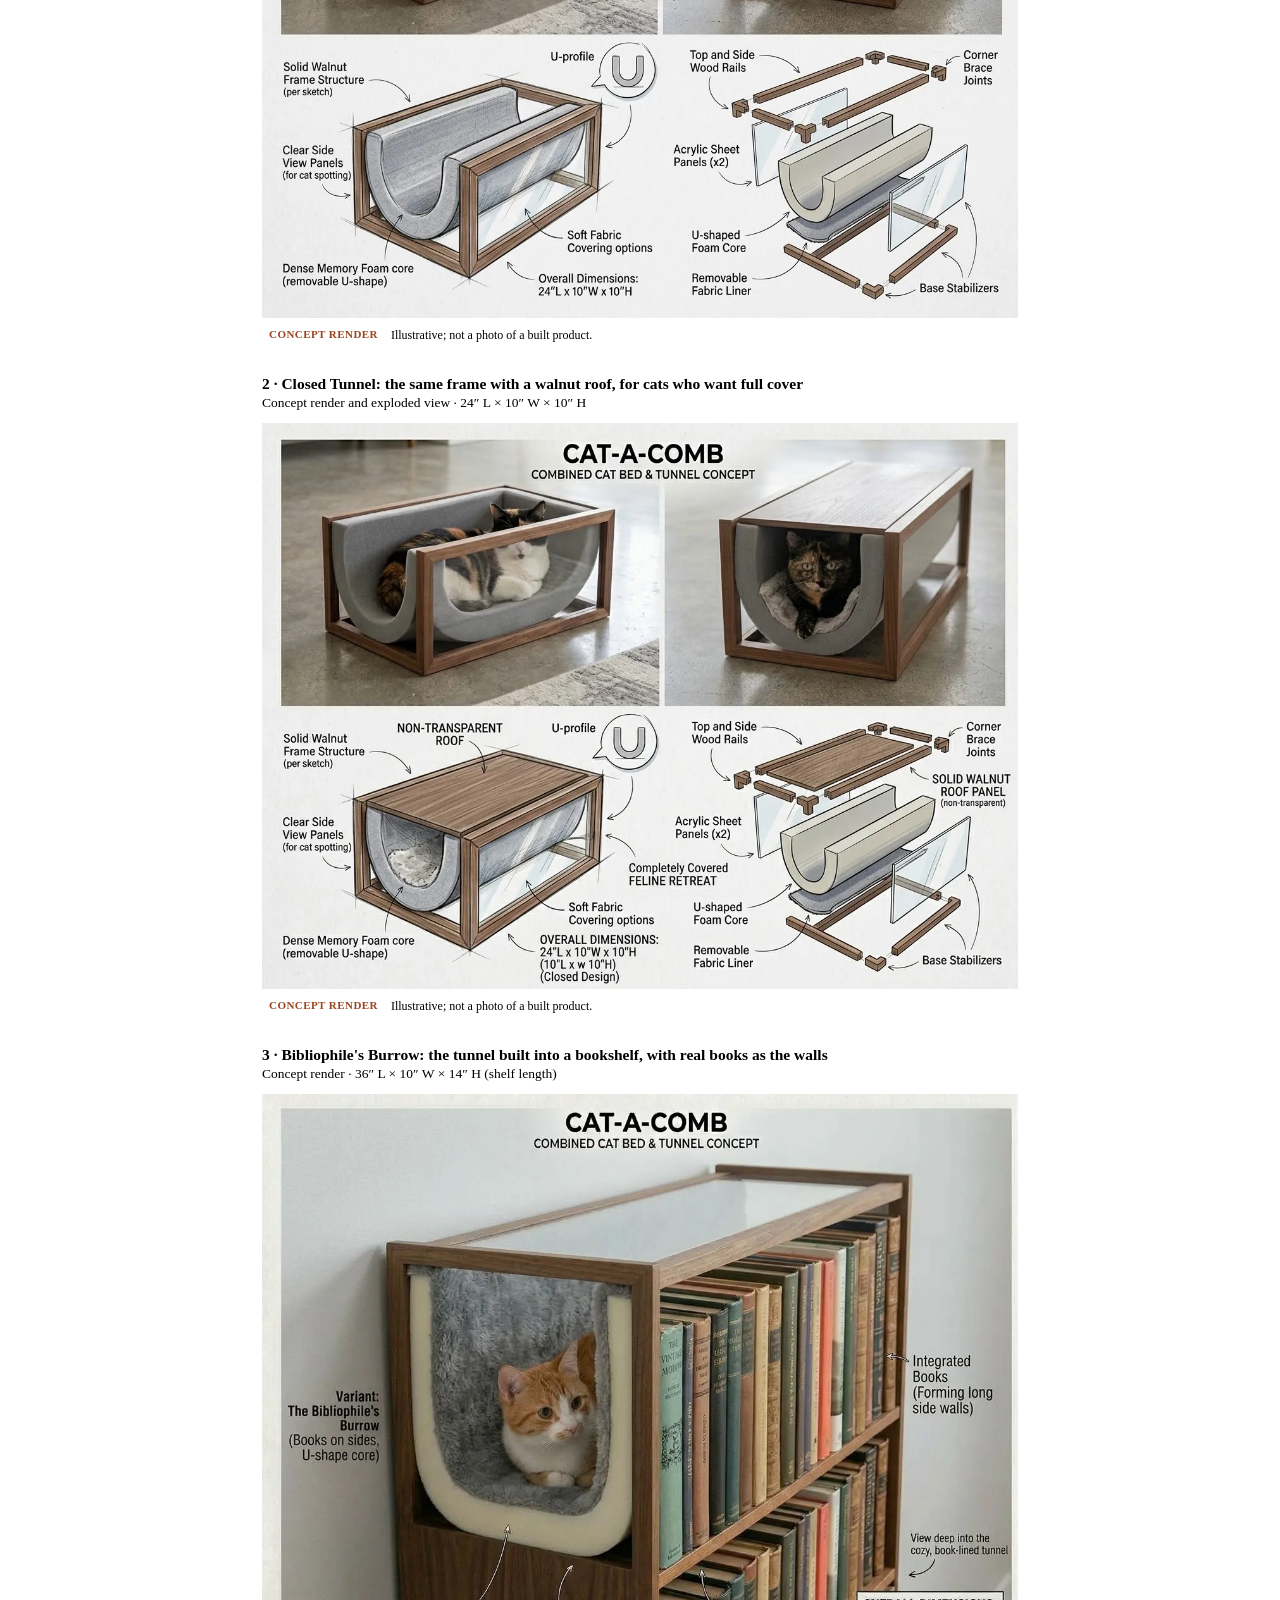
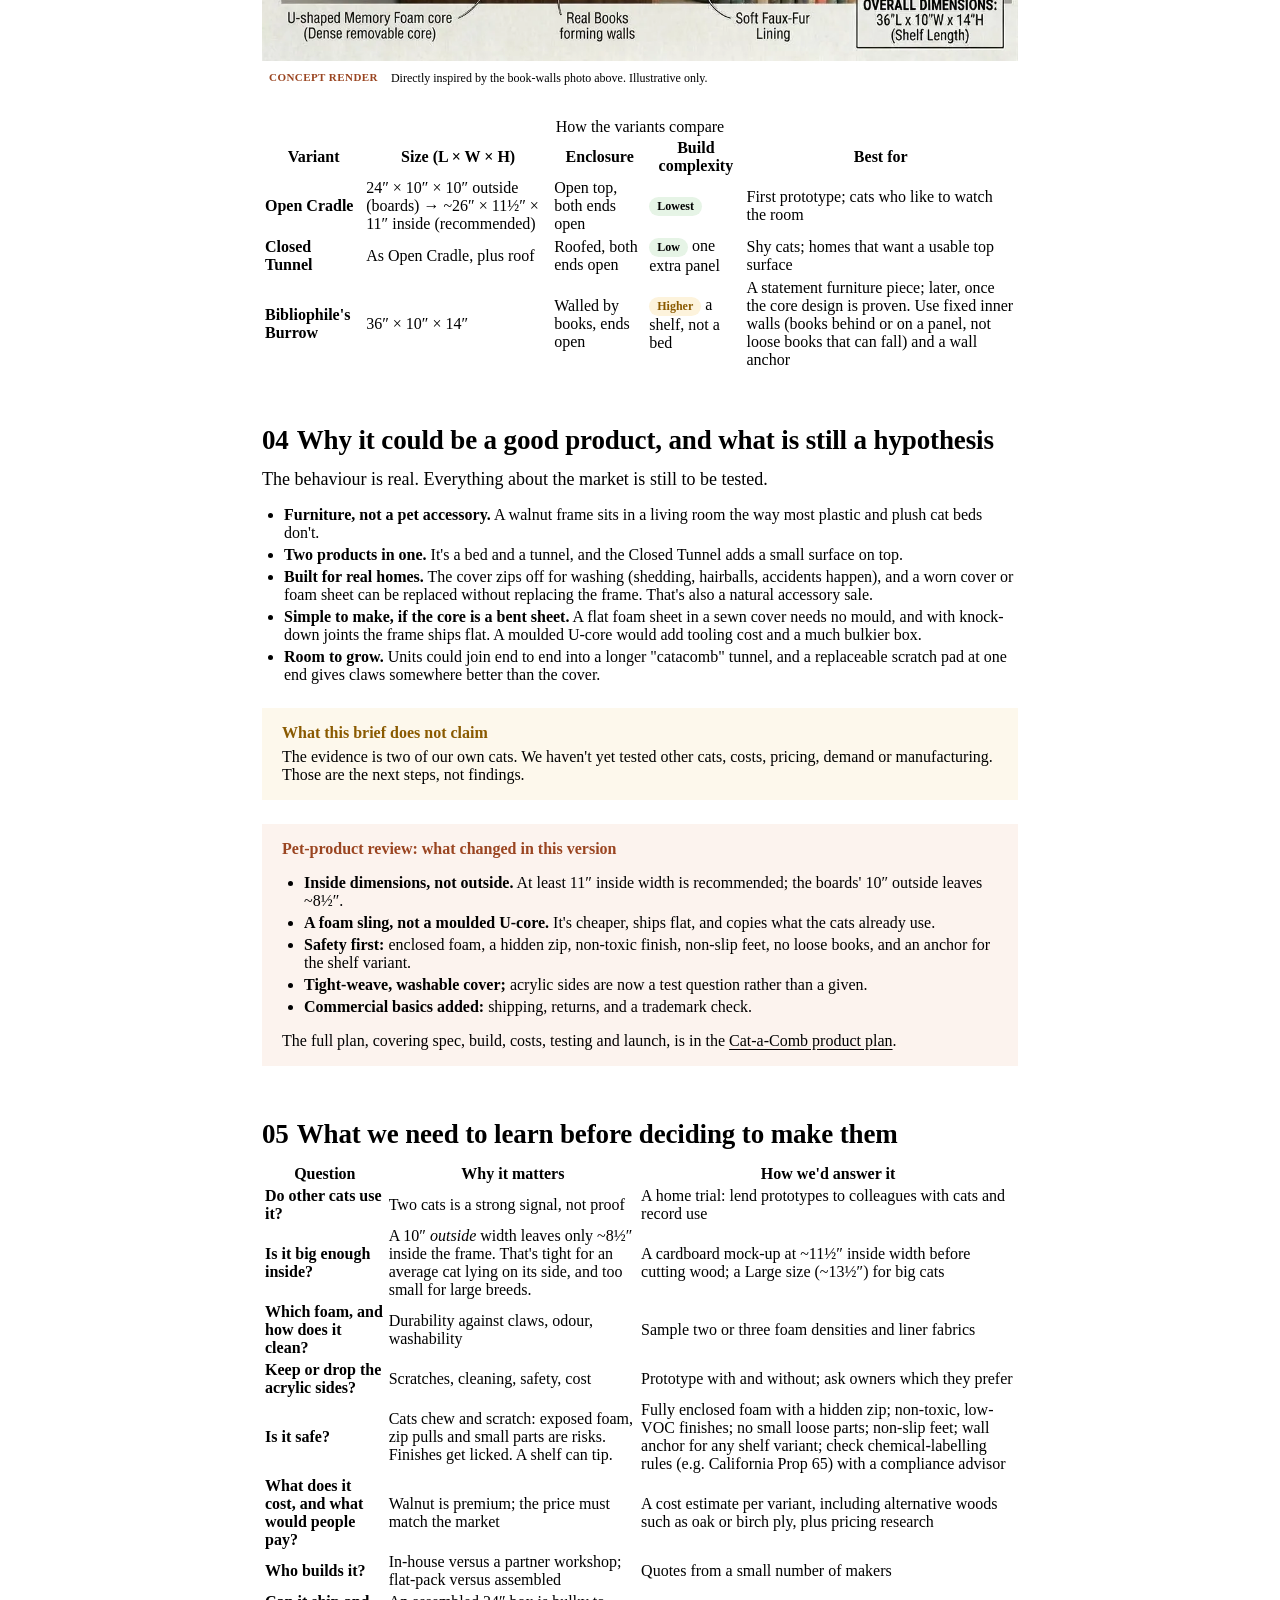
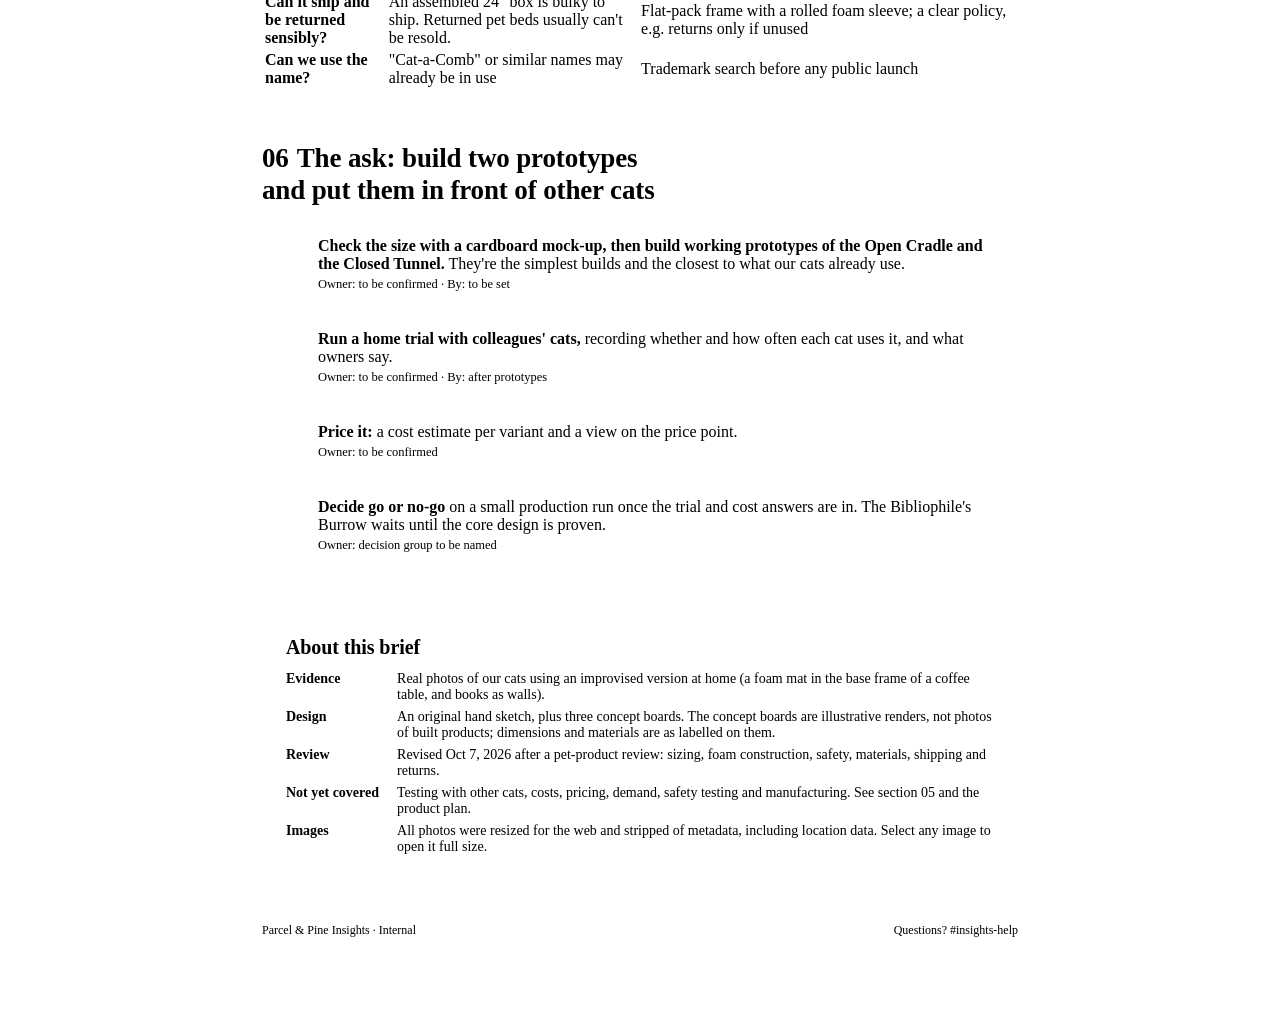
==== commit 1ec22450: "Add Cat-a-Comb product plan; revise design brief after pet-product review Brief: specify inside size" ====
--- a/reports/cat-a-comb-design-brief/index.html
+++ b/reports/cat-a-comb-design-brief/index.html
@@ -28,16 +28,16 @@
     <h2>The short version</h2>
     <ol>
       <li><strong>The cats came first.</strong> Our cats love an improvised setup: a foam mat folded into a U inside the low wooden frame under a coffee table, and a gap walled in by books. We didn't design it; they chose it.</li>
-      <li><strong>Cat-a-Comb turns that into a product:</strong> a rectangular wood frame holding a removable U-shaped memory-foam core with a washable liner, open at both ends so it works as a bed <em>and</em> a tunnel.</li>
-      <li><strong>Three variants are sketched:</strong> the <em>Open Cradle</em> and the <em>Closed Tunnel</em> (both 24″ × 10″ × 10″), and the <em>Bibliophile's Burrow</em>, built into a bookshelf (36″ × 10″ × 14″).</li>
-      <li><strong>The ask:</strong> approve working prototypes of the two simplest variants and a home trial with other cats. We'd answer the open questions on materials, cleaning, safety and cost before any production decision.</li>
+      <li><strong>Cat-a-Comb turns that into a product:</strong> a rectangular wood frame with a flexible foam sling hung between its top rails, in a zip-off washable cover. Like the cats' own version, the foam bends into a U. It's open at both ends, so it works as a bed <em>and</em> a tunnel.</li>
+      <li><strong>Three variants are sketched:</strong> the <em>Open Cradle</em> and the <em>Closed Tunnel</em> (concept boards show 24″ × 10″ × 10″ outside; the review recommends at least 11″ of <em>inside</em> width), and the <em>Bibliophile's Burrow</em>, built into a bookshelf (36″ × 10″ × 14″).</li>
+      <li><strong>The ask:</strong> approve working prototypes of the two simplest variants and a home trial with other cats. We'd answer the open questions on materials, cleaning, safety and cost before any production decision. The full build, test and launch plan is in the <a href="../cat-a-comb-product-plan/">Cat-a-Comb product plan</a>.</li>
     </ol>
   </section>
 
   <div class="pp-kpis">
-    <div class="pp-kpi"><div class="pp-kpi-label">Core size (Open Cradle / Closed Tunnel)</div><div class="pp-kpi-value">24″×10″×10″</div><div class="pp-kpi-delta">L × W × H</div></div>
+    <div class="pp-kpi"><div class="pp-kpi-label">Recommended inside size (standard)</div><div class="pp-kpi-value">11½″ wide</div><div class="pp-kpi-delta">inside; 26″ long × 11″ high, to confirm in prototype</div></div>
     <div class="pp-kpi"><div class="pp-kpi-label">Design variants</div><div class="pp-kpi-value">3</div><div class="pp-kpi-delta">open, closed, bookshelf</div></div>
-    <div class="pp-kpi"><div class="pp-kpi-label">Main parts</div><div class="pp-kpi-value">3</div><div class="pp-kpi-delta">frame · foam core · liner</div></div>
+    <div class="pp-kpi"><div class="pp-kpi-label">Main parts</div><div class="pp-kpi-value">3</div><div class="pp-kpi-delta">frame · foam sling · cover</div></div>
   </div>
 
   <h2><span class="pp-num">01</span>Our cats picked this shape before we designed it</h2>
@@ -71,7 +71,7 @@
     <li><b>A frame that holds its shape.</b> The wood keeps the soft walls upright. That's what the product has to replicate.</li>
   </ul>
 
-  <h2><span class="pp-num">02</span>The concept: a wood frame around a removable U-shaped foam core</h2>
+  <h2><span class="pp-num">02</span>The concept: a wood frame with a removable foam sling that bends into a U</h2>
   <p class="pp-lede">The first sketch captured the whole idea in three labels: <em>foam interior</em>, <em>wood frame</em>, <em>cat</em>. The concept work refined it into parts that can actually be built.</p>
 
   <figure class="pp-figure">
@@ -87,13 +87,13 @@
 
   <div class="pp-table-wrap">
     <table class="pp-table">
-      <caption>Anatomy of a Cat-a-Comb (as shown in the concept drawings)</caption>
+      <caption>Anatomy of a Cat-a-Comb, updated after the pet-product review</caption>
       <thead><tr><th>Part</th><th>Material (proposed)</th><th>What it does</th></tr></thead>
       <tbody>
-        <tr><td><b>Frame</b></td><td>Solid walnut rails with corner brace joints and base stabilisers</td><td>Holds the foam walls upright, and looks like furniture rather than a pet accessory</td></tr>
-        <tr><td><b>Core</b></td><td>Dense memory foam, U-profile, removable</td><td>The cradle: walls on both sides and a curved floor</td></tr>
-        <tr><td><b>Liner</b></td><td>Removable fabric (soft fabric or faux fur options)</td><td>Comfort, and washable</td></tr>
-        <tr><td><b>Side panels</b> <span style="color:var(--ink-3)">(optional)</span></td><td>Clear acrylic sheets ×2</td><td>Lets owners see the cat; keeps the foam in place</td></tr>
+        <tr><td><b>Frame</b></td><td>Solid walnut (oak or birch as lower-cost options), knock-down joints so it ships flat, non-slip feet, and a non-toxic water-based finish</td><td>Holds the foam walls upright, and looks like furniture rather than a pet accessory</td></tr>
+        <tr><td><b>Core</b></td><td><b>Recommended:</b> a flexible 1″ high-density foam sheet, certified low-emission, hung from the top rails like a hammock. <span style="color:var(--ink-3)">The concept boards show a moulded memory-foam U, which would need a custom mould, retains heat, and recovers slowly.</span></td><td>The cradle: walls on both sides and a curved floor, the same way the cats' folded mat works</td></tr>
+        <tr><td><b>Cover</b></td><td>Zip-off cover with a hidden zip and sleeves the top rails slide through. Tight-weave fabric such as canvas or microfibre (looped weaves like bouclé snag claws), with an optional faux-fur topper</td><td>Keeps the foam fully enclosed (no chewed foam), and comes off for washing</td></tr>
+        <tr><td><b>Side panels</b> <span style="color:var(--ink-3)">(optional, to test)</span></td><td>Clear acrylic sheets ×2, with rounded, polished edges</td><td>Lets owners see the cat. But acrylic scratches and can crack, so prototype with and without</td></tr>
         <tr><td><b>Roof</b> <span style="color:var(--ink-3)">(Closed Tunnel only)</span></td><td>Solid walnut panel, non-transparent</td><td>Turns the bed into a covered retreat; the top doubles as a small surface</td></tr>
       </tbody>
     </table>
@@ -128,9 +128,9 @@
       <caption>How the variants compare</caption>
       <thead><tr><th>Variant</th><th>Size (L × W × H)</th><th>Enclosure</th><th>Build complexity</th><th>Best for</th></tr></thead>
       <tbody>
-        <tr><td><b>Open Cradle</b></td><td>24″ × 10″ × 10″</td><td>Open top, both ends open</td><td><span class="pp-badge good">Lowest</span></td><td>First prototype; cats who like to watch the room</td></tr>
-        <tr><td><b>Closed Tunnel</b></td><td>24″ × 10″ × 10″</td><td>Roofed, both ends open</td><td><span class="pp-badge good">Low</span> one extra panel</td><td>Shy cats; homes that want a usable top surface</td></tr>
-        <tr><td><b>Bibliophile's Burrow</b></td><td>36″ × 10″ × 14″</td><td>Walled by books, ends open</td><td><span class="pp-badge warn">Higher</span> a shelf, not a bed</td><td>A statement furniture piece; later, once the core design is proven</td></tr>
+        <tr><td><b>Open Cradle</b></td><td>24″ × 10″ × 10″ outside (boards) → ~26″ × 11½″ × 11″ inside (recommended)</td><td>Open top, both ends open</td><td><span class="pp-badge good">Lowest</span></td><td>First prototype; cats who like to watch the room</td></tr>
+        <tr><td><b>Closed Tunnel</b></td><td>As Open Cradle, plus roof</td><td>Roofed, both ends open</td><td><span class="pp-badge good">Low</span> one extra panel</td><td>Shy cats; homes that want a usable top surface</td></tr>
+        <tr><td><b>Bibliophile's Burrow</b></td><td>36″ × 10″ × 14″</td><td>Walled by books, ends open</td><td><span class="pp-badge warn">Higher</span> a shelf, not a bed</td><td>A statement furniture piece; later, once the core design is proven. Use fixed inner walls (books behind or on a panel, not loose books that can fall) and a wall anchor</td></tr>
       </tbody>
     </table>
   </div>
@@ -140,11 +140,22 @@
   <ul>
     <li><b>Furniture, not a pet accessory.</b> A walnut frame sits in a living room the way most plastic and plush cat beds don't.</li>
     <li><b>Two products in one.</b> It's a bed and a tunnel, and the Closed Tunnel adds a small surface on top.</li>
-    <li><b>Built for real homes.</b> The foam core and liner come out for washing, and worn parts can be replaced without replacing the frame.</li>
-    <li><b>Simple to make.</b> A frame, a foam core and two optional panels. That suggests modest tooling and a flat-pack-friendly design.</li>
+    <li><b>Built for real homes.</b> The cover zips off for washing (shedding, hairballs, accidents happen), and a worn cover or foam sheet can be replaced without replacing the frame. That's also a natural accessory sale.</li>
+    <li><b>Simple to make, if the core is a bent sheet.</b> A flat foam sheet in a sewn cover needs no mould, and with knock-down joints the frame ships flat. A moulded U-core would add tooling cost and a much bulkier box.</li>
+    <li><b>Room to grow.</b> Units could join end to end into a longer "catacomb" tunnel, and a replaceable scratch pad at one end gives claws somewhere better than the cover.</li>
   </ul>
   <div class="pp-callout caveat"><div class="pp-callout-title">What this brief does not claim</div>
     <p>The evidence is two of our own cats. We haven't yet tested other cats, costs, pricing, demand or manufacturing. Those are the next steps, not findings.</p></div>
+
+  <div class="pp-callout insight"><div class="pp-callout-title">Pet-product review: what changed in this version</div>
+    <ul>
+      <li><b>Inside dimensions, not outside.</b> At least 11″ inside width is recommended; the boards' 10″ outside leaves ~8½″.</li>
+      <li><b>A foam sling, not a moulded U-core.</b> It's cheaper, ships flat, and copies what the cats already use.</li>
+      <li><b>Safety first:</b> enclosed foam, a hidden zip, non-toxic finish, non-slip feet, no loose books, and an anchor for the shelf variant.</li>
+      <li><b>Tight-weave, washable cover;</b> acrylic sides are now a test question rather than a given.</li>
+      <li><b>Commercial basics added:</b> shipping, returns, and a trademark check.</li>
+    </ul>
+    <p>The full plan, covering spec, build, costs, testing and launch, is in the <a href="../cat-a-comb-product-plan/">Cat-a-Comb product plan</a>.</p></div>
 
   <h2><span class="pp-num">05</span>What we need to learn before deciding to make them</h2>
   <div class="pp-table-wrap">
@@ -152,19 +163,21 @@
       <thead><tr><th>Question</th><th>Why it matters</th><th>How we'd answer it</th></tr></thead>
       <tbody>
         <tr><td><b>Do other cats use it?</b></td><td>Two cats is a strong signal, not proof</td><td>A home trial: lend prototypes to colleagues with cats and record use</td></tr>
-        <tr><td><b>Is 10″ wide enough?</b></td><td>Large breeds may not fit, or may not feel held</td><td>Test with a range of cat sizes; consider a wider model</td></tr>
+        <tr><td><b>Is it big enough inside?</b></td><td>A 10″ <em>outside</em> width leaves only ~8½″ inside the frame. That's tight for an average cat lying on its side, and too small for large breeds.</td><td>A cardboard mock-up at ~11½″ inside width before cutting wood; a Large size (~13½″) for big cats</td></tr>
         <tr><td><b>Which foam, and how does it clean?</b></td><td>Durability against claws, odour, washability</td><td>Sample two or three foam densities and liner fabrics</td></tr>
         <tr><td><b>Keep or drop the acrylic sides?</b></td><td>Scratches, cleaning, safety, cost</td><td>Prototype with and without; ask owners which they prefer</td></tr>
-        <tr><td><b>Is it safe?</b></td><td>Non-toxic finishes; the bookshelf variant could tip</td><td>Finish selection; wall anchoring for any shelf variant</td></tr>
+        <tr><td><b>Is it safe?</b></td><td>Cats chew and scratch: exposed foam, zip pulls and small parts are risks. Finishes get licked. A shelf can tip.</td><td>Fully enclosed foam with a hidden zip; non-toxic, low-VOC finishes; no small loose parts; non-slip feet; wall anchor for any shelf variant; check chemical-labelling rules (e.g. California Prop 65) with a compliance advisor</td></tr>
         <tr><td><b>What does it cost, and what would people pay?</b></td><td>Walnut is premium; the price must match the market</td><td>A cost estimate per variant, including alternative woods such as oak or birch ply, plus pricing research</td></tr>
         <tr><td><b>Who builds it?</b></td><td>In-house versus a partner workshop; flat-pack versus assembled</td><td>Quotes from a small number of makers</td></tr>
+        <tr><td><b>Can it ship and be returned sensibly?</b></td><td>An assembled 24″ box is bulky to ship. Returned pet beds usually can't be resold.</td><td>Flat-pack frame with a rolled foam sleeve; a clear policy, e.g. returns only if unused</td></tr>
+        <tr><td><b>Can we use the name?</b></td><td>"Cat-a-Comb" or similar names may already be in use</td><td>Trademark search before any public launch</td></tr>
       </tbody>
     </table>
   </div>
 
   <h2><span class="pp-num">06</span>The ask: build two prototypes and put them in front of other cats</h2>
   <ol class="pp-recs">
-    <li><strong>Build working prototypes of the Open Cradle and the Closed Tunnel.</strong> They're the simplest builds and the closest to what our cats already use. <span class="pp-owner">Owner: to be confirmed · By: to be set</span></li>
+    <li><strong>Check the size with a cardboard mock-up, then build working prototypes of the Open Cradle and the Closed Tunnel.</strong> They're the simplest builds and the closest to what our cats already use. <span class="pp-owner">Owner: to be confirmed · By: to be set</span></li>
     <li><strong>Run a home trial with colleagues' cats,</strong> recording whether and how often each cat uses it, and what owners say. <span class="pp-owner">Owner: to be confirmed · By: after prototypes</span></li>
     <li><strong>Price it:</strong> a cost estimate per variant and a view on the price point. <span class="pp-owner">Owner: to be confirmed</span></li>
     <li><strong>Decide go or no-go</strong> on a small production run once the trial and cost answers are in. The Bibliophile's Burrow waits until the core design is proven. <span class="pp-owner">Owner: decision group to be named</span></li>
@@ -175,7 +188,8 @@
     <dl>
       <dt>Evidence</dt><dd>Real photos of our cats using an improvised version at home (a foam mat in the base frame of a coffee table, and books as walls).</dd>
       <dt>Design</dt><dd>An original hand sketch, plus three concept boards. The concept boards are illustrative renders, not photos of built products; dimensions and materials are as labelled on them.</dd>
-      <dt>Not yet covered</dt><dd>Testing with other cats, costs, pricing, demand, safety testing and manufacturing; see section 05.</dd>
+      <dt>Review</dt><dd>Revised Oct 7, 2026 after a pet-product review: sizing, foam construction, safety, materials, shipping and returns.</dd>
+      <dt>Not yet covered</dt><dd>Testing with other cats, costs, pricing, demand, safety testing and manufacturing. See section 05 and the product plan.</dd>
       <dt>Images</dt><dd>All photos were resized for the web and stripped of metadata, including location data. Select any image to open it full size.</dd>
     </dl>
   </section>
